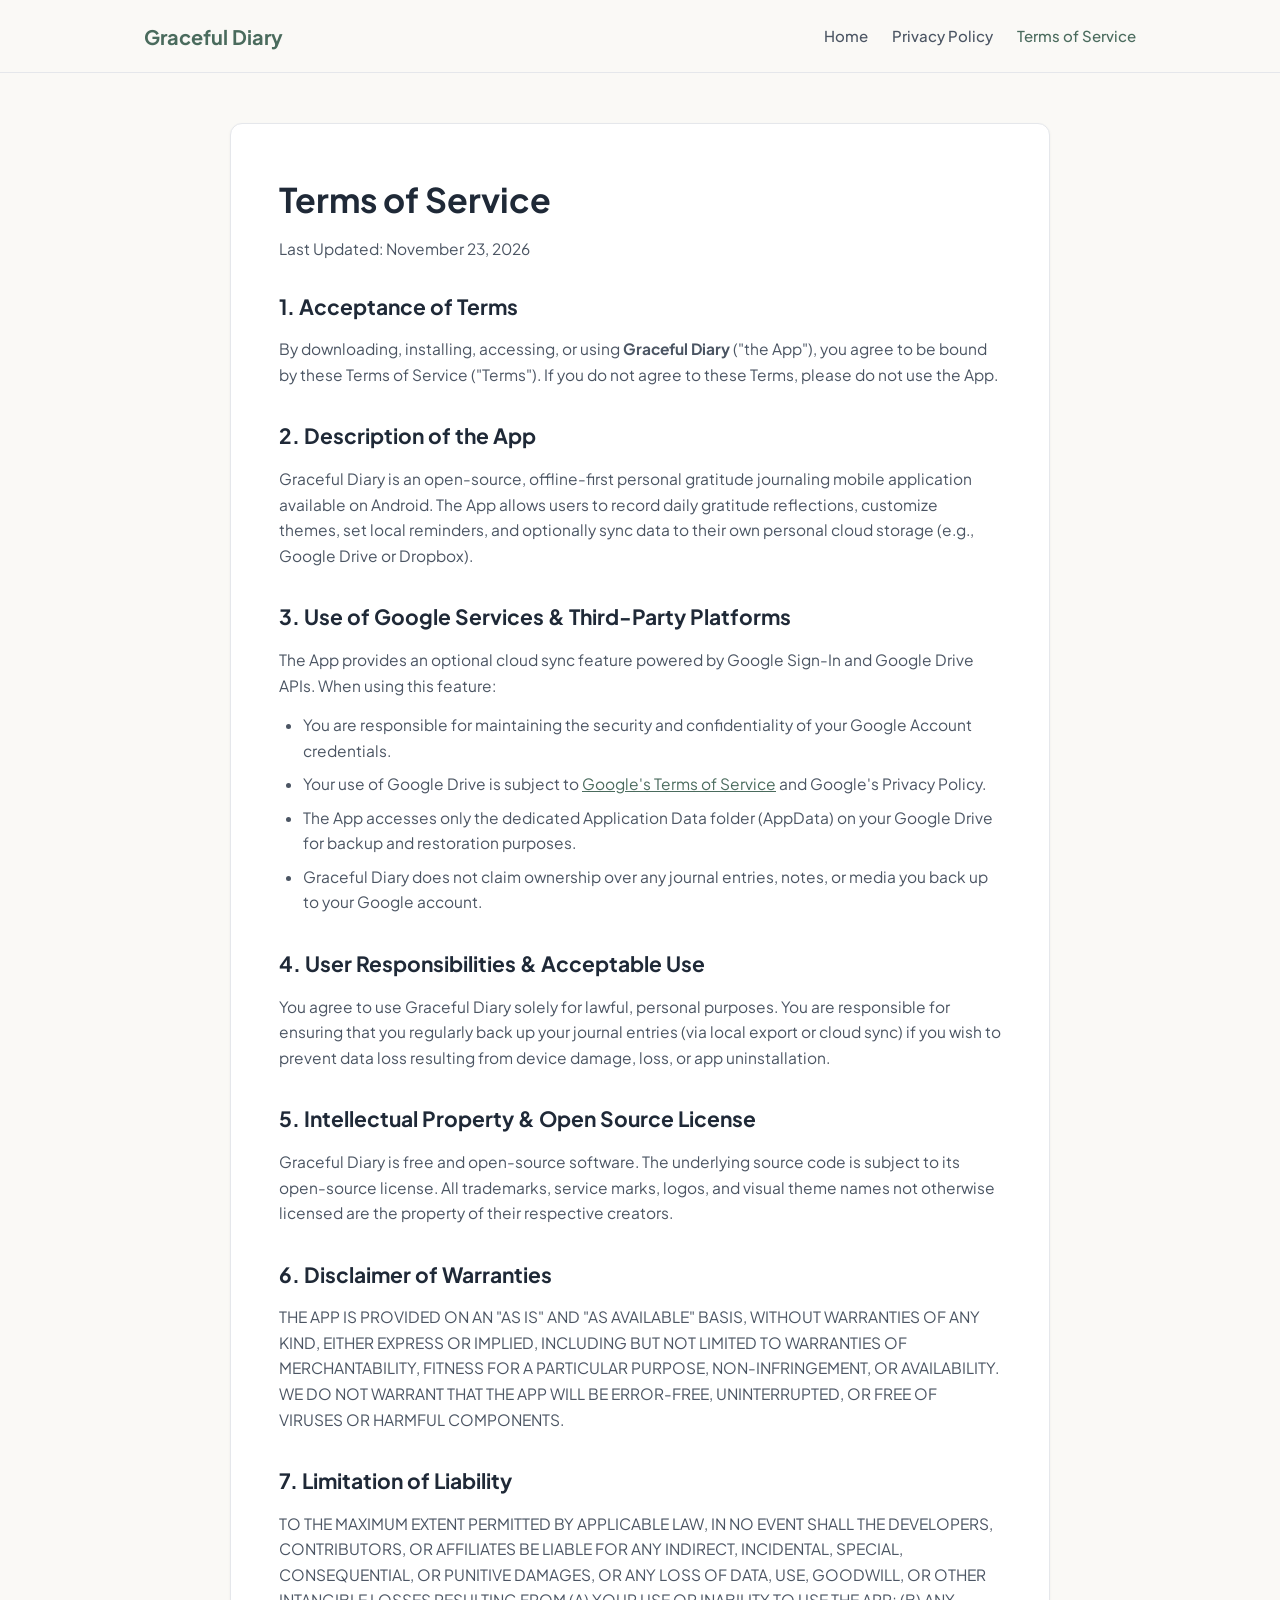
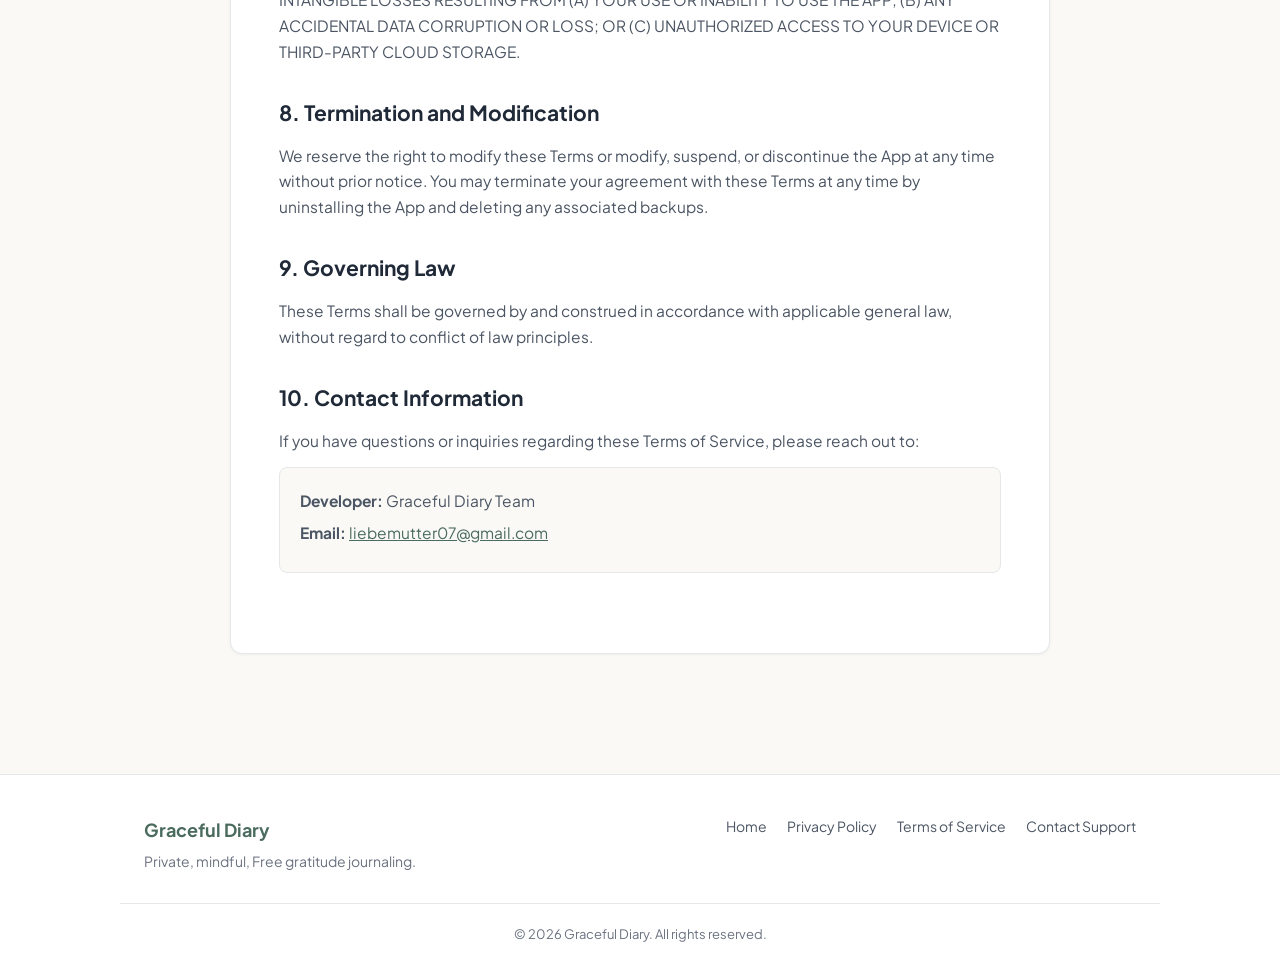
==== docs/terms.html @ 4e6eee31 "init" ====
<!DOCTYPE html>
<html lang="en">

<head>
    <meta charset="UTF-8">
    <meta name="viewport" content="width=device-width, initial-scale=1.0">
    <title>Terms of Service - Graceful Diary</title>
    <meta name="description" content="Terms of Service for Graceful Diary gratitude journal app.">
    <link rel="stylesheet" href="styles.css">
    <link rel="preconnect" href="https://fonts.googleapis.com">
    <link rel="preconnect" href="https://fonts.gstatic.com" crossorigin>
    <link href="https://fonts.googleapis.com/css2?family=Plus+Jakarta+Sans:wght@400;500;600;700&display=swap"
        rel="stylesheet">
</head>

<body>
    <header class="navbar">
        <div class="container nav-container">
            <a href="index.html" class="brand">
                <span class="brand-name">Graceful Diary</span>
            </a>
            <nav class="nav-links">
                <a href="index.html">Home</a>
                <a href="privacy.html">Privacy Policy</a>
                <a href="terms.html" class="active">Terms of Service</a>
            </nav>
        </div>
    </header>

    <main class="legal-page">
        <div class="container legal-container">
            <h1>Terms of Service</h1>
            <p class="last-updated">Last Updated: November 23, 2026</p>

            <section>
                <h2>1. Acceptance of Terms</h2>
                <p>
                    By downloading, installing, accessing, or using <strong>Graceful Diary</strong> ("the App"), you
                    agree to be bound by these Terms of Service ("Terms"). If you do not agree to these Terms, please do
                    not use the App.
                </p>
            </section>

            <section>
                <h2>2. Description of the App</h2>
                <p>
                    Graceful Diary is an open-source, offline-first personal gratitude journaling mobile application
                    available on Android. The App allows users to record daily gratitude reflections, customize themes,
                    set local reminders, and optionally sync data to their own personal cloud storage (e.g., Google
                    Drive or Dropbox).
                </p>
            </section>

            <section>
                <h2>3. Use of Google Services & Third-Party Platforms</h2>
                <p>
                    The App provides an optional cloud sync feature powered by Google Sign-In and Google Drive APIs.
                    When using this feature:
                </p>
                <ul>
                    <li>You are responsible for maintaining the security and confidentiality of your Google Account
                        credentials.</li>
                    <li>Your use of Google Drive is subject to <a href="https://policies.google.com/terms"
                            target="_blank" rel="noopener noreferrer">Google's Terms of Service</a> and Google's Privacy
                        Policy.</li>
                    <li>The App accesses only the dedicated Application Data folder (AppData) on your Google Drive for
                        backup and restoration purposes.</li>
                    <li>Graceful Diary does not claim ownership over any journal entries, notes, or media you back up to
                        your Google account.</li>
                </ul>
            </section>

            <section>
                <h2>4. User Responsibilities & Acceptable Use</h2>
                <p>
                    You agree to use Graceful Diary solely for lawful, personal purposes. You are responsible for
                    ensuring that you regularly back up your journal entries (via local export or cloud sync) if you
                    wish to prevent data loss resulting from device damage, loss, or app uninstallation.
                </p>
            </section>

            <section>
                <h2>5. Intellectual Property & Open Source License</h2>
                <p>
                    Graceful Diary is free and open-source software. The underlying source code is subject to its
                    open-source license. All trademarks, service marks, logos, and visual theme names not otherwise
                    licensed are the property of their respective creators.
                </p>
            </section>

            <section>
                <h2>6. Disclaimer of Warranties</h2>
                <p>
                    THE APP IS PROVIDED ON AN "AS IS" AND "AS AVAILABLE" BASIS, WITHOUT WARRANTIES OF ANY KIND, EITHER
                    EXPRESS OR IMPLIED, INCLUDING BUT NOT LIMITED TO WARRANTIES OF MERCHANTABILITY, FITNESS FOR A
                    PARTICULAR PURPOSE, NON-INFRINGEMENT, OR AVAILABILITY. WE DO NOT WARRANT THAT THE APP WILL BE
                    ERROR-FREE, UNINTERRUPTED, OR FREE OF VIRUSES OR HARMFUL COMPONENTS.
                </p>
            </section>

            <section>
                <h2>7. Limitation of Liability</h2>
                <p>
                    TO THE MAXIMUM EXTENT PERMITTED BY APPLICABLE LAW, IN NO EVENT SHALL THE DEVELOPERS, CONTRIBUTORS,
                    OR AFFILIATES BE LIABLE FOR ANY INDIRECT, INCIDENTAL, SPECIAL, CONSEQUENTIAL, OR PUNITIVE DAMAGES,
                    OR ANY LOSS OF DATA, USE, GOODWILL, OR OTHER INTANGIBLE LOSSES RESULTING FROM (A) YOUR USE OR
                    INABILITY TO USE THE APP; (B) ANY ACCIDENTAL DATA CORRUPTION OR LOSS; OR (C) UNAUTHORIZED ACCESS TO
                    YOUR DEVICE OR THIRD-PARTY CLOUD STORAGE.
                </p>
            </section>

            <section>
                <h2>8. Termination and Modification</h2>
                <p>
                    We reserve the right to modify these Terms or modify, suspend, or discontinue the App at any time
                    without prior notice. You may terminate your agreement with these Terms at any time by uninstalling
                    the App and deleting any associated backups.
                </p>
            </section>

            <section>
                <h2>9. Governing Law</h2>
                <p>
                    These Terms shall be governed by and construed in accordance with applicable general law, without
                    regard to conflict of law principles.
                </p>
            </section>

            <section>
                <h2>10. Contact Information</h2>
                <p>
                    If you have questions or inquiries regarding these Terms of Service, please reach out to:
                </p>
                <div class="contact-box">
                    <p><strong>Developer:</strong> Graceful Diary Team</p>
                    <p><strong>Email:</strong> <a href="mailto:liebemutter07@gmail.com">liebemutter07@gmail.com</a></p>
                </div>
            </section>
        </div>
    </main>

    <footer class="footer">
        <div class="container footer-container">
            <div class="footer-left">
                <strong>Graceful Diary</strong>
                <p>Private, mindful, Free gratitude journaling.</p>
            </div>
            <div class="footer-right">
                <a href="index.html">Home</a>
                <a href="privacy.html">Privacy Policy</a>
                <a href="terms.html">Terms of Service</a>
                <a href="mailto:liebemutter07@gmail.com">Contact Support</a>
            </div>
        </div>
        <div class="container footer-bottom">
            <p>&copy; 2026 Graceful Diary. All rights reserved.</p>
        </div>
    </footer>
</body>

</html>
---- docs/styles.css ----
:root {
    --bg-primary: #FAF9F6;
    --bg-card: #FFFFFF;
    --text-primary: #1F2937;
    --text-secondary: #4B5563;
    --text-muted: #6B7280;
    --accent: #4A6B5D;
    --accent-hover: #3B574B;
    --accent-light: #EBF2EE;
    --border: #E5E7EB;
    --font-family: 'Plus Jakarta Sans', -apple-system, BlinkMacSystemFont, 'Segoe UI', Roboto, Helvetica, Arial, sans-serif;
    --shadow-sm: 0 1px 3px rgba(0, 0, 0, 0.05);
    --shadow-md: 0 4px 6px -1px rgba(0, 0, 0, 0.07), 0 2px 4px -1px rgba(0, 0, 0, 0.04);
    --radius-sm: 8px;
    --radius-md: 12px;
    --radius-lg: 16px;
}

* {
    margin: 0;
    padding: 0;
    box-sizing: border-box;
}

body {
    background-color: var(--bg-primary);
    color: var(--text-primary);
    font-family: var(--font-family);
    line-height: 1.65;
    font-size: 16px;
    -webkit-font-smoothing: antialiased;
}

.container {
    max-width: 1040px;
    margin: 0 auto;
    padding: 0 24px;
}

/* Navbar */
.navbar {
    background-color: rgba(250, 249, 246, 0.95);
    backdrop-filter: blur(8px);
    border-bottom: 1px solid var(--border);
    position: sticky;
    top: 0;
    z-index: 100;
}

.nav-container {
    display: flex;
    justify-content: space-between;
    align-items: center;
    height: 72px;
}

.brand {
    text-decoration: none;
    display: flex;
    align-items: center;
    gap: 8px;
}

.brand-name {
    font-weight: 700;
    font-size: 20px;
    color: var(--accent);
}

.nav-links {
    display: flex;
    gap: 24px;
}

.nav-links a {
    text-decoration: none;
    color: var(--text-secondary);
    font-weight: 500;
    font-size: 15px;
    transition: color 0.2s ease;
}

.nav-links a:hover, .nav-links a.active {
    color: var(--accent);
}

/* Hero */
.hero {
    padding: 80px 0 60px;
    text-align: center;
}

.badge {
    display: inline-block;
    background-color: var(--accent-light);
    color: var(--accent);
    padding: 6px 14px;
    border-radius: 9999px;
    font-size: 13px;
    font-weight: 600;
    margin-bottom: 24px;
    letter-spacing: 0.3px;
}

.hero-title {
    font-size: 44px;
    font-weight: 700;
    line-height: 1.2;
    margin-bottom: 20px;
    color: var(--text-primary);
}

.hero-subtitle {
    font-size: 19px;
    color: var(--text-secondary);
    max-width: 640px;
    margin: 0 auto 36px;
}

.hero-actions {
    display: flex;
    justify-content: center;
    gap: 16px;
    flex-wrap: wrap;
}

.btn {
    display: inline-block;
    padding: 12px 26px;
    border-radius: var(--radius-sm);
    font-weight: 600;
    font-size: 15px;
    text-decoration: none;
    transition: all 0.2s ease;
}

.btn-primary {
    background-color: var(--accent);
    color: #FFFFFF;
}

.btn-primary:hover {
    background-color: var(--accent-hover);
    transform: translateY(-1px);
}

.btn-secondary {
    background-color: var(--bg-card);
    color: var(--text-primary);
    border: 1px solid var(--border);
}

.btn-secondary:hover {
    background-color: var(--border);
}

/* Features */
.features {
    padding: 60px 0 80px;
}

.section-title {
    text-align: center;
    font-size: 32px;
    font-weight: 700;
    margin-bottom: 48px;
}

.feature-grid {
    display: grid;
    grid-template-columns: repeat(auto-fit, minmax(300px, 1fr));
    gap: 24px;
}

.feature-card {
    background-color: var(--bg-card);
    border: 1px solid var(--border);
    border-radius: var(--radius-md);
    padding: 28px;
    box-shadow: var(--shadow-sm);
    transition: transform 0.2s ease, box-shadow 0.2s ease;
}

.feature-card:hover {
    transform: translateY(-2px);
    box-shadow: var(--shadow-md);
}

.feature-icon {
    font-size: 28px;
    margin-bottom: 16px;
}

.feature-card h3 {
    font-size: 19px;
    font-weight: 600;
    margin-bottom: 10px;
}

.feature-card p {
    color: var(--text-secondary);
    font-size: 15px;
}

/* Commitment */
.commitment {
    background-color: var(--accent-light);
    padding: 60px 0;
    border-radius: var(--radius-lg);
    margin-bottom: 60px;
}

.commitment h2 {
    font-size: 28px;
    font-weight: 700;
    margin-bottom: 16px;
    color: var(--accent-hover);
}

.commitment .lead {
    font-size: 17px;
    color: var(--text-secondary);
    max-width: 680px;
    margin: 0 auto 24px;
}

.text-center {
    text-align: center;
}

.links-row {
    display: flex;
    justify-content: center;
    gap: 24px;
}

.links-row a {
    color: var(--accent);
    font-weight: 600;
    text-decoration: none;
}

.links-row a:hover {
    text-decoration: underline;
}

/* Legal Pages */
.legal-page {
    padding: 50px 0 80px;
}

.legal-container {
    max-width: 820px;
    background-color: var(--bg-card);
    padding: 48px 48px;
    border-radius: var(--radius-md);
    border: 1px solid var(--border);
    box-shadow: var(--shadow-sm);
}

.legal-page h1 {
    font-size: 34px;
    font-weight: 700;
    margin-bottom: 8px;
    color: var(--text-primary);
}

.last-updated {
    color: var(--text-muted);
    font-size: 14px;
    margin-bottom: 32px;
}

.legal-page section {
    margin-bottom: 32px;
}

.legal-page h2 {
    font-size: 21px;
    font-weight: 700;
    margin: 28px 0 12px;
    color: var(--text-primary);
}

.legal-page h3 {
    font-size: 17px;
    font-weight: 600;
    margin: 18px 0 8px;
    color: var(--text-primary);
}

.legal-page p {
    color: var(--text-secondary);
    margin-bottom: 14px;
    font-size: 15.5px;
}

.legal-page ul {
    margin: 10px 0 18px 24px;
    color: var(--text-secondary);
}

.legal-page li {
    margin-bottom: 8px;
    font-size: 15.5px;
}

.legal-page a {
    color: var(--accent);
    text-decoration: underline;
}

.policy-highlight {
    background-color: var(--accent-light);
    border-left: 4px solid var(--accent);
    padding: 24px;
    border-radius: var(--radius-sm);
}

.contact-box {
    background-color: var(--bg-primary);
    border: 1px solid var(--border);
    padding: 20px;
    border-radius: var(--radius-sm);
    margin-top: 14px;
}

.contact-box p {
    margin-bottom: 6px;
}

/* Footer */
.footer {
    background-color: #FFFFFF;
    border-top: 1px solid var(--border);
    padding: 40px 0 24px;
    margin-top: 40px;
}

.footer-container {
    display: flex;
    justify-content: space-between;
    align-items: flex-start;
    flex-wrap: wrap;
    gap: 24px;
    padding-bottom: 30px;
    border-bottom: 1px solid var(--border);
}

.footer-left strong {
    font-size: 18px;
    color: var(--accent);
}

.footer-left p {
    color: var(--text-muted);
    font-size: 14px;
    margin-top: 6px;
}

.footer-right {
    display: flex;
    gap: 20px;
    flex-wrap: wrap;
}

.footer-right a {
    color: var(--text-secondary);
    text-decoration: none;
    font-size: 14px;
}

.footer-right a:hover {
    color: var(--accent);
}

.footer-bottom {
    padding-top: 20px;
    text-align: center;
    color: var(--text-muted);
    font-size: 13px;
}

/* Mobile Responsive */
@media (max-width: 640px) {
    .hero-title {
        font-size: 30px;
    }
    .hero-subtitle {
        font-size: 16px;
    }
    .legal-container {
        padding: 24px 20px;
    }
    .nav-links {
        gap: 12px;
    }
    .nav-links a {
        font-size: 13px;
    }
}
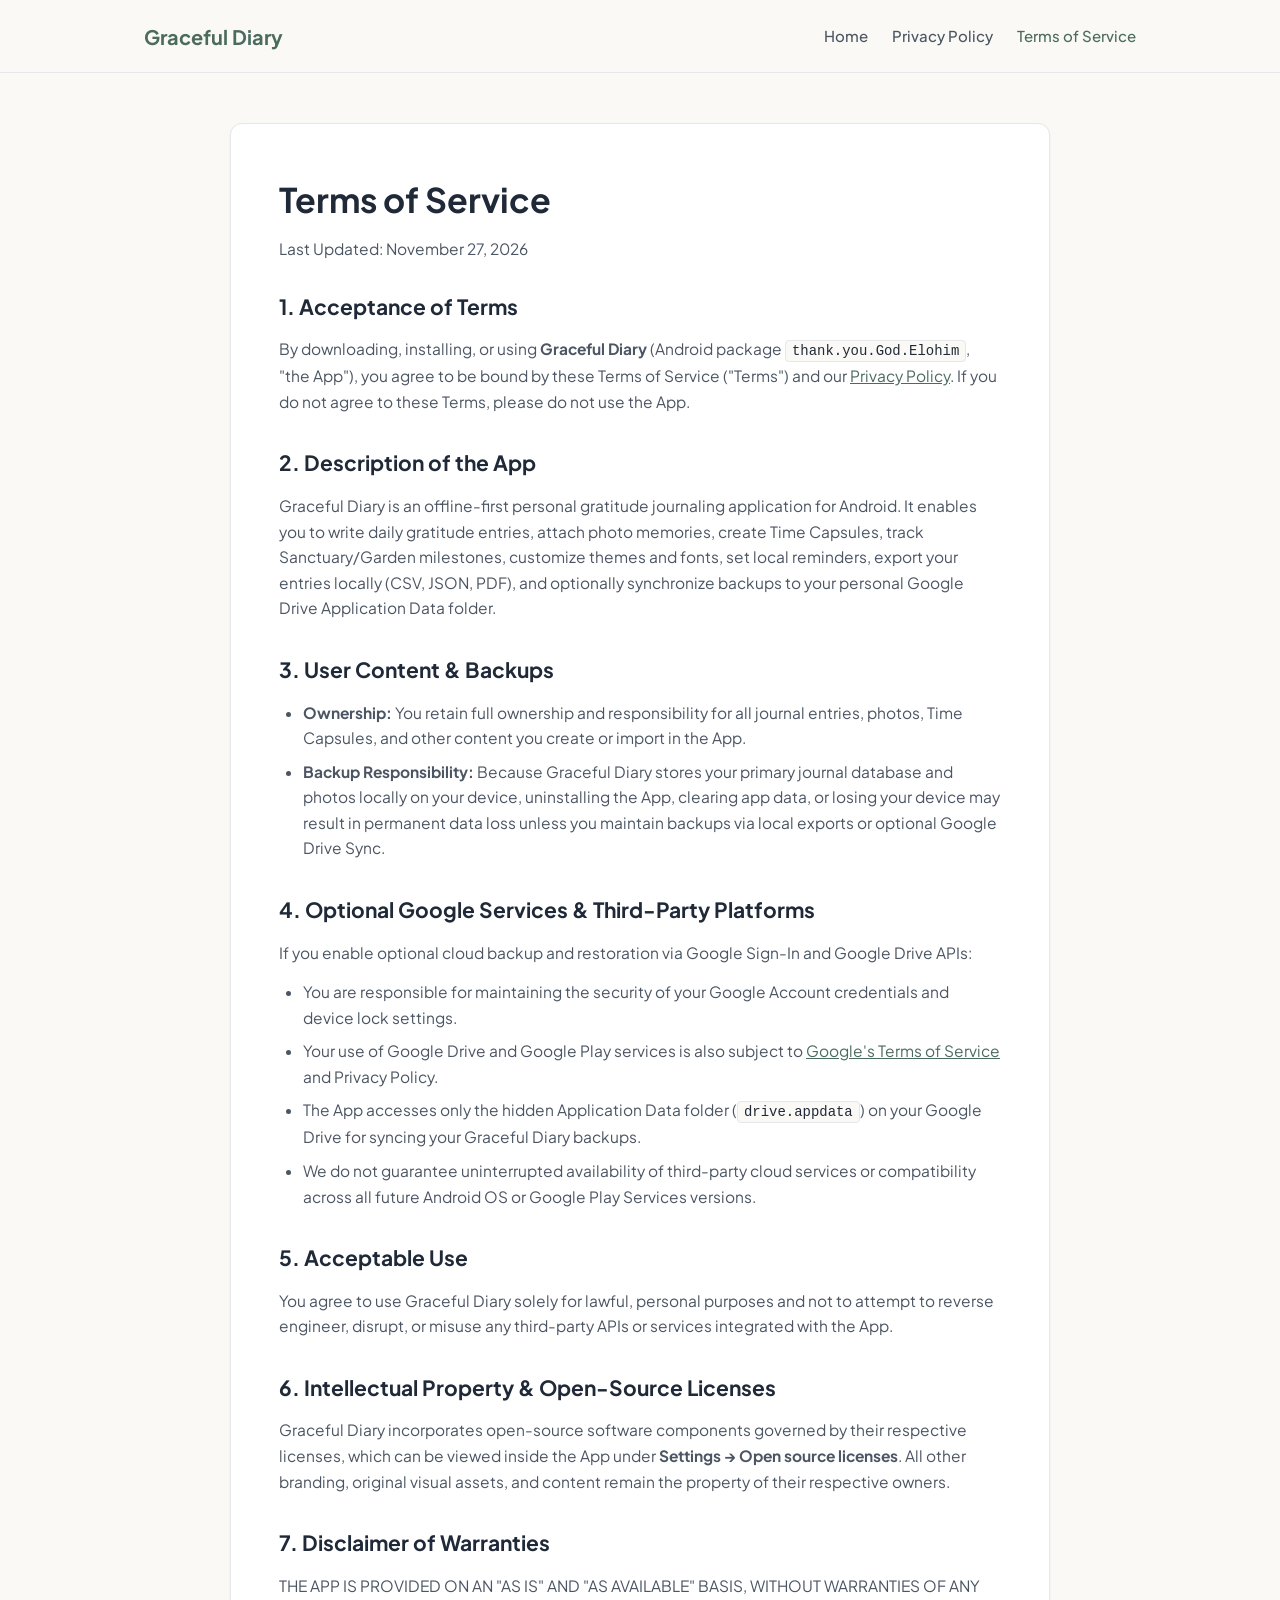
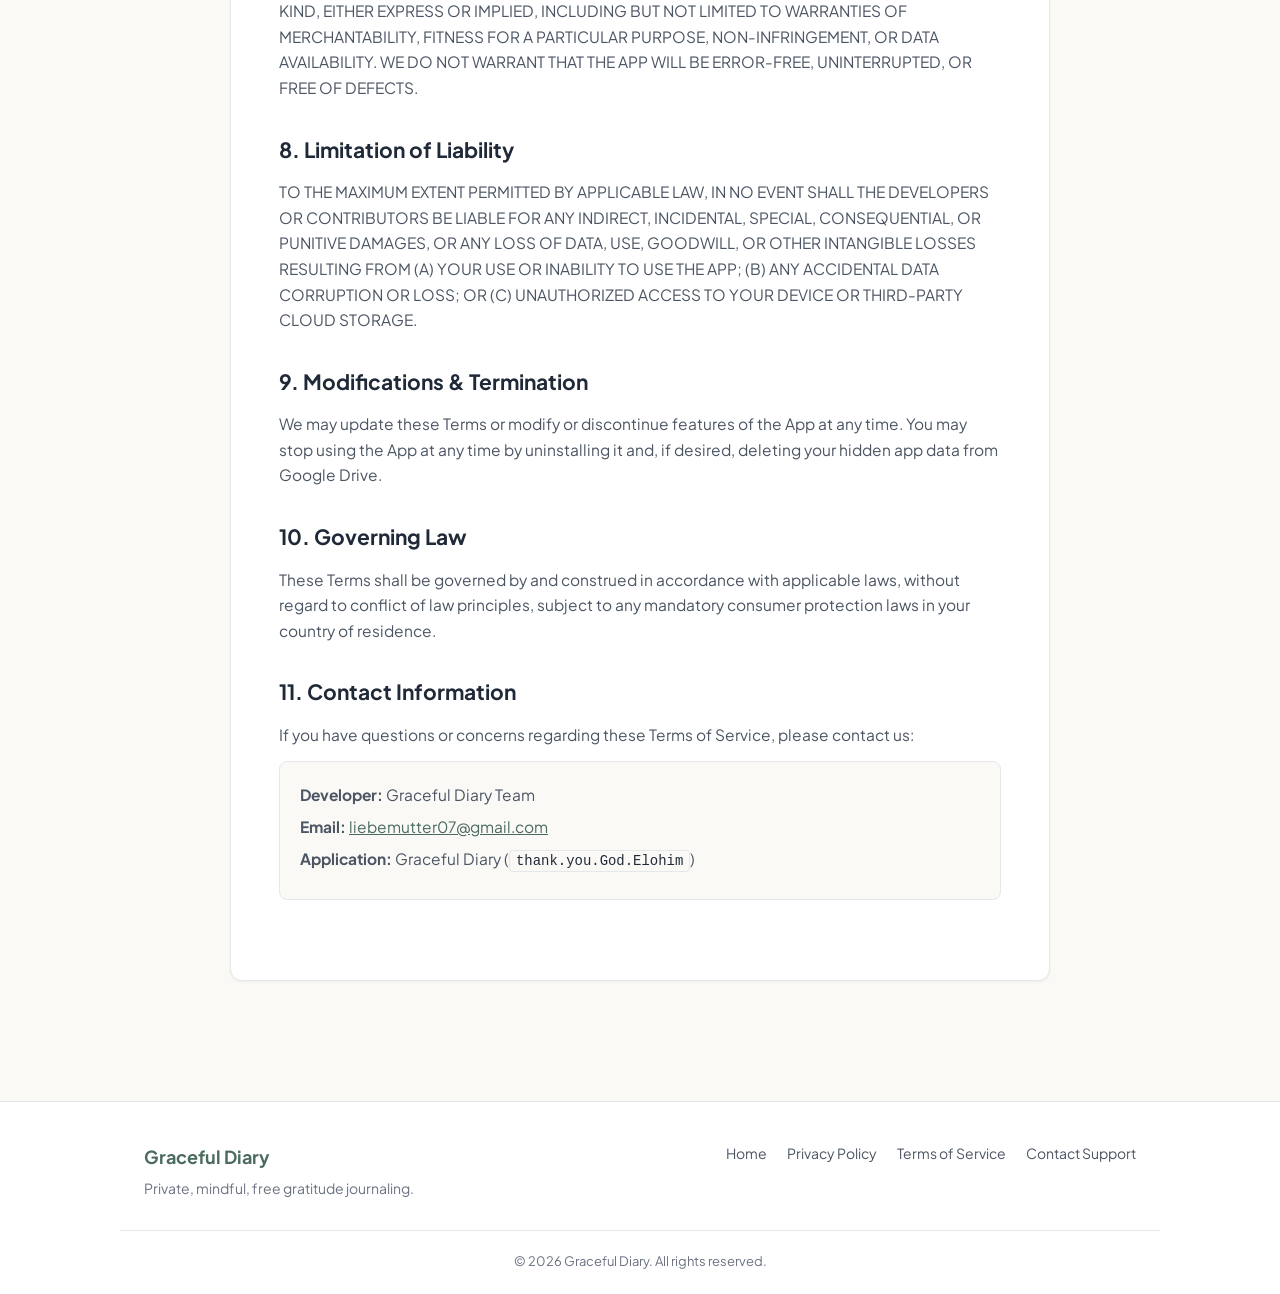
==== commit a60dcad7: "new" ====
--- a/docs/terms.html
+++ b/docs/terms.html
@@ -30,79 +30,95 @@
     <main class="legal-page">
         <div class="container legal-container">
             <h1>Terms of Service</h1>
-            <p class="last-updated">Last Updated: November 23, 2026</p>
+            <p class="last-updated">Last Updated: November 27, 2026</p>
 
             <section>
                 <h2>1. Acceptance of Terms</h2>
                 <p>
-                    By downloading, installing, accessing, or using <strong>Graceful Diary</strong> ("the App"), you
-                    agree to be bound by these Terms of Service ("Terms"). If you do not agree to these Terms, please do
-                    not use the App.
+                    By downloading, installing, or using <strong>Graceful Diary</strong> (Android package
+                    <code>thank.you.God.Elohim</code>, "the App"), you agree to be bound by these Terms of Service
+                    ("Terms") and our <a href="privacy.html">Privacy Policy</a>. If you do not agree to these Terms,
+                    please do not use the App.
                 </p>
             </section>
 
             <section>
                 <h2>2. Description of the App</h2>
                 <p>
-                    Graceful Diary is an open-source, offline-first personal gratitude journaling mobile application
-                    available on Android. The App allows users to record daily gratitude reflections, customize themes,
-                    set local reminders, and optionally sync data to their own personal cloud storage (e.g., Google
-                    Drive or Dropbox).
+                    Graceful Diary is an offline-first personal gratitude journaling application for Android. It enables
+                    you to write daily gratitude entries, attach photo memories, create Time Capsules, track
+                    Sanctuary/Garden milestones, customize themes and fonts, set local reminders, export your entries
+                    locally (CSV, JSON, PDF), and optionally synchronize backups to your personal Google Drive
+                    Application Data folder.
                 </p>
             </section>
 
             <section>
-                <h2>3. Use of Google Services & Third-Party Platforms</h2>
-                <p>
-                    The App provides an optional cloud sync feature powered by Google Sign-In and Google Drive APIs.
-                    When using this feature:
-                </p>
+                <h2>3. User Content &amp; Backups</h2>
                 <ul>
-                    <li>You are responsible for maintaining the security and confidentiality of your Google Account
-                        credentials.</li>
-                    <li>Your use of Google Drive is subject to <a href="https://policies.google.com/terms"
-                            target="_blank" rel="noopener noreferrer">Google's Terms of Service</a> and Google's Privacy
-                        Policy.</li>
-                    <li>The App accesses only the dedicated Application Data folder (AppData) on your Google Drive for
-                        backup and restoration purposes.</li>
-                    <li>Graceful Diary does not claim ownership over any journal entries, notes, or media you back up to
-                        your Google account.</li>
+                    <li>
+                        <strong>Ownership:</strong> You retain full ownership and responsibility for all journal
+                        entries, photos, Time Capsules, and other content you create or import in the App.
+                    </li>
+                    <li>
+                        <strong>Backup Responsibility:</strong> Because Graceful Diary stores your primary journal
+                        database and photos locally on your device, uninstalling the App, clearing app data, or losing
+                        your device may result in permanent data loss unless you maintain backups via local exports or
+                        optional Google Drive Sync.
+                    </li>
                 </ul>
             </section>
 
             <section>
-                <h2>4. User Responsibilities & Acceptable Use</h2>
+                <h2>4. Optional Google Services &amp; Third-Party Platforms</h2>
                 <p>
-                    You agree to use Graceful Diary solely for lawful, personal purposes. You are responsible for
-                    ensuring that you regularly back up your journal entries (via local export or cloud sync) if you
-                    wish to prevent data loss resulting from device damage, loss, or app uninstallation.
+                    If you enable optional cloud backup and restoration via Google Sign-In and Google Drive APIs:
+                </p>
+                <ul>
+                    <li>You are responsible for maintaining the security of your Google Account credentials and device
+                        lock settings.</li>
+                    <li>Your use of Google Drive and Google Play services is also subject to
+                        <a href="https://policies.google.com/terms" target="_blank" rel="noopener noreferrer">Google's
+                            Terms of Service</a> and Privacy Policy.</li>
+                    <li>The App accesses only the hidden Application Data folder (<code>drive.appdata</code>) on your
+                        Google Drive for syncing your Graceful Diary backups.</li>
+                    <li>We do not guarantee uninterrupted availability of third-party cloud services or compatibility
+                        across all future Android OS or Google Play Services versions.</li>
+                </ul>
+            </section>
+
+            <section>
+                <h2>5. Acceptable Use</h2>
+                <p>
+                    You agree to use Graceful Diary solely for lawful, personal purposes and not to attempt to reverse
+                    engineer, disrupt, or misuse any third-party APIs or services integrated with the App.
                 </p>
             </section>
 
             <section>
-                <h2>5. Intellectual Property & Open Source License</h2>
+                <h2>6. Intellectual Property &amp; Open-Source Licenses</h2>
                 <p>
-                    Graceful Diary is free and open-source software. The underlying source code is subject to its
-                    open-source license. All trademarks, service marks, logos, and visual theme names not otherwise
-                    licensed are the property of their respective creators.
+                    Graceful Diary incorporates open-source software components governed by their respective licenses,
+                    which can be viewed inside the App under <strong>Settings &rarr; Open source licenses</strong>. All
+                    other branding, original visual assets, and content remain the property of their respective owners.
                 </p>
             </section>
 
             <section>
-                <h2>6. Disclaimer of Warranties</h2>
+                <h2>7. Disclaimer of Warranties</h2>
                 <p>
                     THE APP IS PROVIDED ON AN "AS IS" AND "AS AVAILABLE" BASIS, WITHOUT WARRANTIES OF ANY KIND, EITHER
                     EXPRESS OR IMPLIED, INCLUDING BUT NOT LIMITED TO WARRANTIES OF MERCHANTABILITY, FITNESS FOR A
-                    PARTICULAR PURPOSE, NON-INFRINGEMENT, OR AVAILABILITY. WE DO NOT WARRANT THAT THE APP WILL BE
-                    ERROR-FREE, UNINTERRUPTED, OR FREE OF VIRUSES OR HARMFUL COMPONENTS.
+                    PARTICULAR PURPOSE, NON-INFRINGEMENT, OR DATA AVAILABILITY. WE DO NOT WARRANT THAT THE APP WILL BE
+                    ERROR-FREE, UNINTERRUPTED, OR FREE OF DEFECTS.
                 </p>
             </section>
 
             <section>
-                <h2>7. Limitation of Liability</h2>
+                <h2>8. Limitation of Liability</h2>
                 <p>
-                    TO THE MAXIMUM EXTENT PERMITTED BY APPLICABLE LAW, IN NO EVENT SHALL THE DEVELOPERS, CONTRIBUTORS,
-                    OR AFFILIATES BE LIABLE FOR ANY INDIRECT, INCIDENTAL, SPECIAL, CONSEQUENTIAL, OR PUNITIVE DAMAGES,
+                    TO THE MAXIMUM EXTENT PERMITTED BY APPLICABLE LAW, IN NO EVENT SHALL THE DEVELOPERS OR
+                    CONTRIBUTORS BE LIABLE FOR ANY INDIRECT, INCIDENTAL, SPECIAL, CONSEQUENTIAL, OR PUNITIVE DAMAGES,
                     OR ANY LOSS OF DATA, USE, GOODWILL, OR OTHER INTANGIBLE LOSSES RESULTING FROM (A) YOUR USE OR
                     INABILITY TO USE THE APP; (B) ANY ACCIDENTAL DATA CORRUPTION OR LOSS; OR (C) UNAUTHORIZED ACCESS TO
                     YOUR DEVICE OR THIRD-PARTY CLOUD STORAGE.
@@ -110,30 +126,32 @@
             </section>
 
             <section>
-                <h2>8. Termination and Modification</h2>
+                <h2>9. Modifications &amp; Termination</h2>
                 <p>
-                    We reserve the right to modify these Terms or modify, suspend, or discontinue the App at any time
-                    without prior notice. You may terminate your agreement with these Terms at any time by uninstalling
-                    the App and deleting any associated backups.
+                    We may update these Terms or modify or discontinue features of the App at any time. You may stop
+                    using the App at any time by uninstalling it and, if desired, deleting your hidden app data from
+                    Google Drive.
                 </p>
             </section>
 
             <section>
-                <h2>9. Governing Law</h2>
+                <h2>10. Governing Law</h2>
                 <p>
-                    These Terms shall be governed by and construed in accordance with applicable general law, without
-                    regard to conflict of law principles.
+                    These Terms shall be governed by and construed in accordance with applicable laws, without regard
+                    to conflict of law principles, subject to any mandatory consumer protection laws in your country of
+                    residence.
                 </p>
             </section>
 
             <section>
-                <h2>10. Contact Information</h2>
+                <h2>11. Contact Information</h2>
                 <p>
-                    If you have questions or inquiries regarding these Terms of Service, please reach out to:
+                    If you have questions or concerns regarding these Terms of Service, please contact us:
                 </p>
                 <div class="contact-box">
                     <p><strong>Developer:</strong> Graceful Diary Team</p>
                     <p><strong>Email:</strong> <a href="mailto:liebemutter07@gmail.com">liebemutter07@gmail.com</a></p>
+                    <p><strong>Application:</strong> Graceful Diary (<code>thank.you.God.Elohim</code>)</p>
                 </div>
             </section>
         </div>
@@ -143,7 +161,7 @@
         <div class="container footer-container">
             <div class="footer-left">
                 <strong>Graceful Diary</strong>
-                <p>Private, mindful, Free gratitude journaling.</p>
+                <p>Private, mindful, free gratitude journaling.</p>
             </div>
             <div class="footer-right">
                 <a href="index.html">Home</a>
@@ -158,4 +176,4 @@
     </footer>
 </body>
 
-</html>+</html>
--- a/docs/styles.css
+++ b/docs/styles.css
@@ -327,6 +327,51 @@
 
 .contact-box p {
     margin-bottom: 6px;
+}
+
+.table-wrapper {
+    width: 100%;
+    overflow-x: auto;
+    margin: 16px 0 24px;
+    border: 1px solid var(--border);
+    border-radius: var(--radius-sm);
+}
+
+.data-table {
+    width: 100%;
+    border-collapse: collapse;
+    font-size: 14.5px;
+    text-align: left;
+}
+
+.data-table th,
+.data-table td {
+    padding: 12px 14px;
+    border-bottom: 1px solid var(--border);
+    vertical-align: top;
+}
+
+.data-table th {
+    background-color: var(--bg-primary);
+    color: var(--text-primary);
+    font-weight: 600;
+}
+
+.data-table td {
+    color: var(--text-secondary);
+}
+
+.data-table tr:last-child td {
+    border-bottom: none;
+}
+
+.legal-page code {
+    background-color: var(--bg-primary);
+    border: 1px solid var(--border);
+    padding: 2px 6px;
+    border-radius: 4px;
+    font-size: 0.9em;
+    color: var(--text-primary);
 }
 
 /* Footer */
